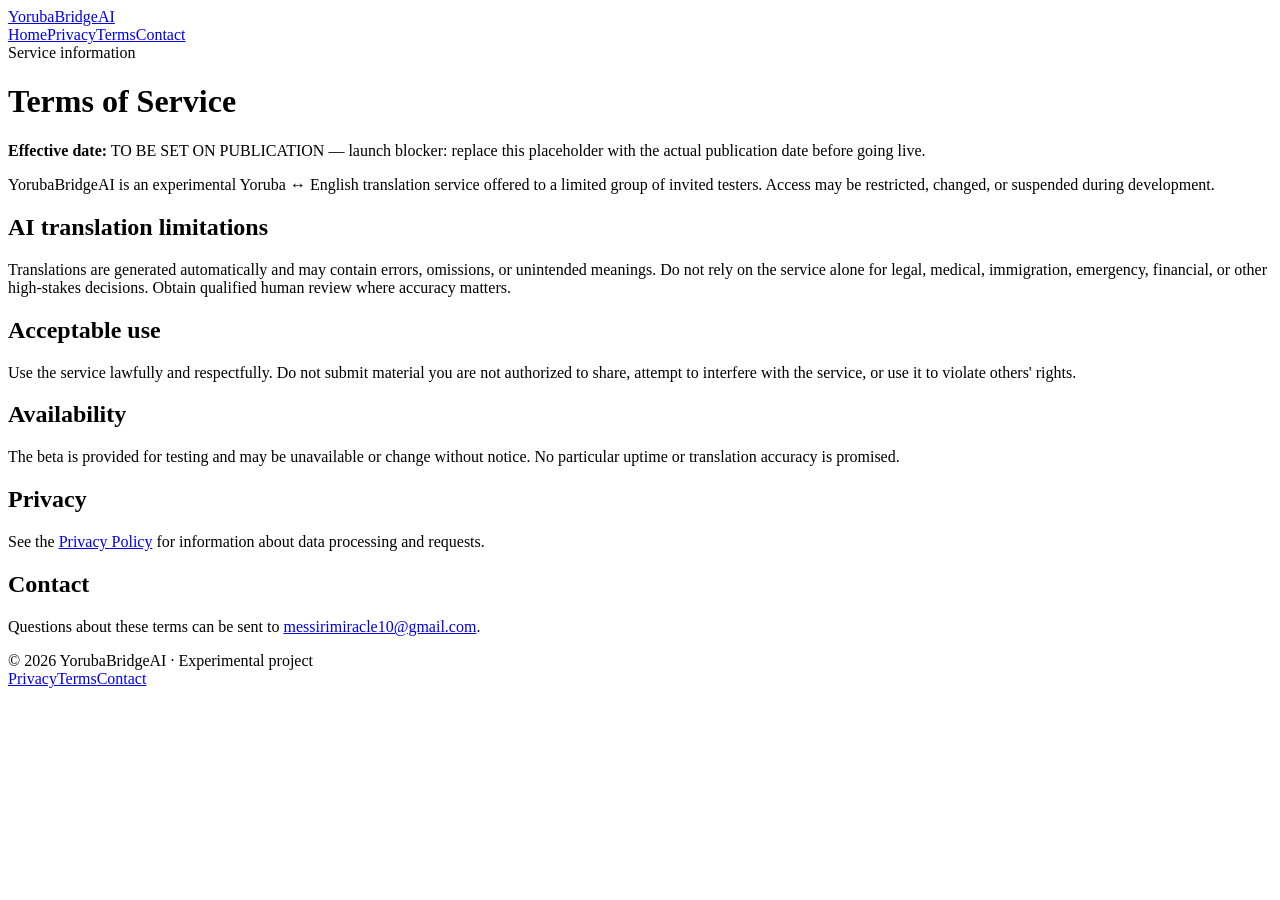
==== website/terms/index.html @ 74807807 "feat(website): add YorubaBridgeAI public website and privacy pages" ====
<!doctype html><html lang="en"><head><meta charset="utf-8"><meta name="viewport" content="width=device-width,initial-scale=1"><title>Terms of Service — YorubaBridgeAI</title><link rel="stylesheet" href="/styles.css"></head><body><header><div class="shell"><a class="brand" href="/">YorubaBridgeAI</a><nav aria-label="Main navigation"><a href="/">Home</a><a href="/privacy">Privacy</a><a aria-current="page" href="/terms">Terms</a><a href="/contact">Contact</a></nav></div></header><main class="article shell"><span class="eyebrow">Service information</span><h1>Terms of Service</h1><p><strong>Effective date:</strong> <span data-launch-blocker="effective-date">TO BE SET ON PUBLICATION — launch blocker: replace this placeholder with the actual publication date before going live.</span></p><p>YorubaBridgeAI is an experimental Yoruba ↔ English translation service offered to a limited group of invited testers. Access may be restricted, changed, or suspended during development.</p><h2>AI translation limitations</h2><p>Translations are generated automatically and may contain errors, omissions, or unintended meanings. Do not rely on the service alone for legal, medical, immigration, emergency, financial, or other high-stakes decisions. Obtain qualified human review where accuracy matters.</p><h2>Acceptable use</h2><p>Use the service lawfully and respectfully. Do not submit material you are not authorized to share, attempt to interfere with the service, or use it to violate others' rights.</p><h2>Availability</h2><p>The beta is provided for testing and may be unavailable or change without notice. No particular uptime or translation accuracy is promised.</p><h2>Privacy</h2><p>See the <a href="/privacy">Privacy Policy</a> for information about data processing and requests.</p><h2>Contact</h2><p>Questions about these terms can be sent to <a href="mailto:messirimiracle10@gmail.com">messirimiracle10@gmail.com</a>.</p></main><footer><div class="shell"><span>© 2026 YorubaBridgeAI · Experimental project</span><div><a href="/privacy">Privacy</a><a href="/terms">Terms</a><a href="/contact">Contact</a></div></div></footer></body></html>
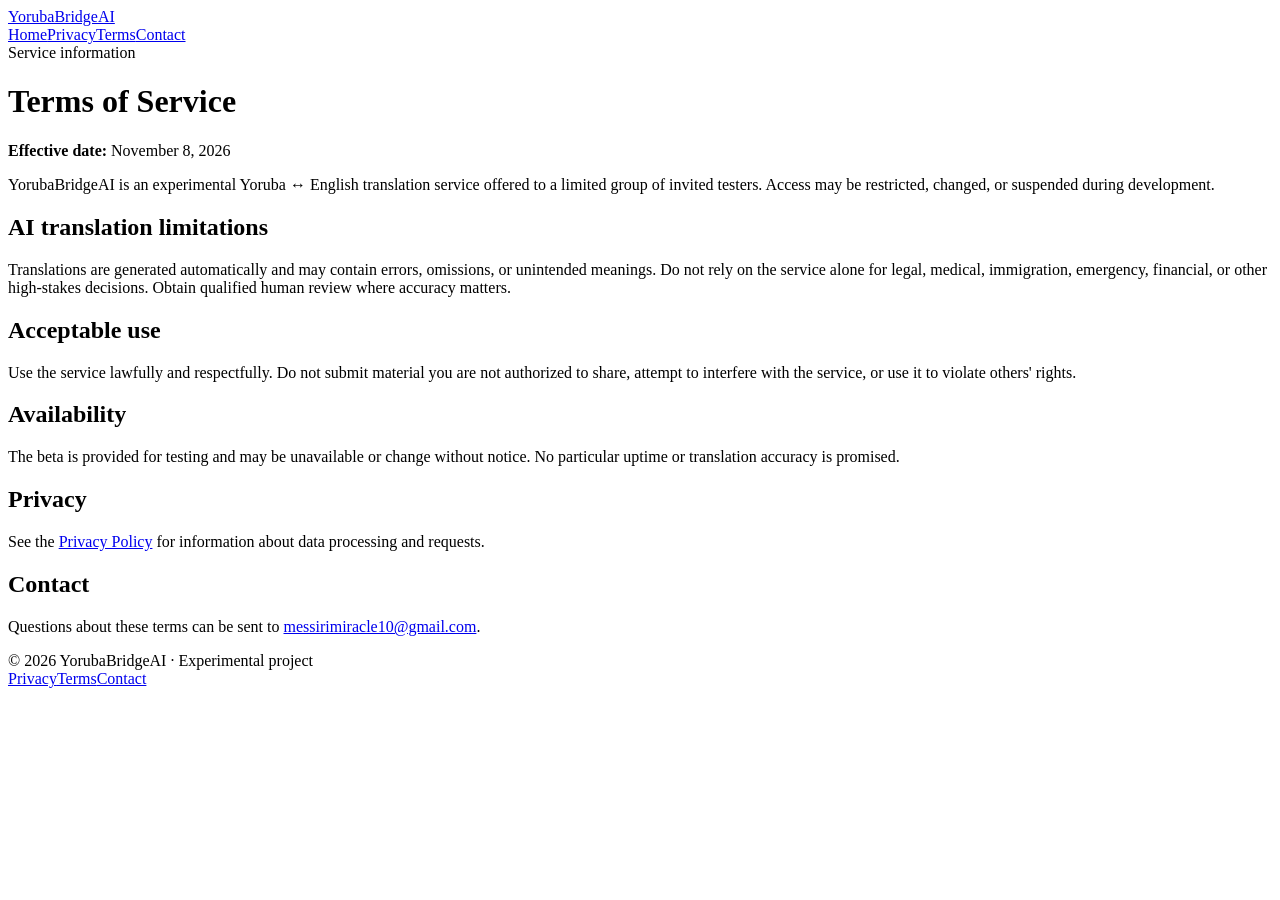
==== commit 7e1aad87: "docs(website): finalize privacy and terms effective dates" ====
--- a/website/terms/index.html
+++ b/website/terms/index.html
@@ -1 +1 @@
-<!doctype html><html lang="en"><head><meta charset="utf-8"><meta name="viewport" content="width=device-width,initial-scale=1"><title>Terms of Service — YorubaBridgeAI</title><link rel="stylesheet" href="/styles.css"></head><body><header><div class="shell"><a class="brand" href="/">YorubaBridgeAI</a><nav aria-label="Main navigation"><a href="/">Home</a><a href="/privacy">Privacy</a><a aria-current="page" href="/terms">Terms</a><a href="/contact">Contact</a></nav></div></header><main class="article shell"><span class="eyebrow">Service information</span><h1>Terms of Service</h1><p><strong>Effective date:</strong> <span data-launch-blocker="effective-date">TO BE SET ON PUBLICATION — launch blocker: replace this placeholder with the actual publication date before going live.</span></p><p>YorubaBridgeAI is an experimental Yoruba ↔ English translation service offered to a limited group of invited testers. Access may be restricted, changed, or suspended during development.</p><h2>AI translation limitations</h2><p>Translations are generated automatically and may contain errors, omissions, or unintended meanings. Do not rely on the service alone for legal, medical, immigration, emergency, financial, or other high-stakes decisions. Obtain qualified human review where accuracy matters.</p><h2>Acceptable use</h2><p>Use the service lawfully and respectfully. Do not submit material you are not authorized to share, attempt to interfere with the service, or use it to violate others' rights.</p><h2>Availability</h2><p>The beta is provided for testing and may be unavailable or change without notice. No particular uptime or translation accuracy is promised.</p><h2>Privacy</h2><p>See the <a href="/privacy">Privacy Policy</a> for information about data processing and requests.</p><h2>Contact</h2><p>Questions about these terms can be sent to <a href="mailto:messirimiracle10@gmail.com">messirimiracle10@gmail.com</a>.</p></main><footer><div class="shell"><span>© 2026 YorubaBridgeAI · Experimental project</span><div><a href="/privacy">Privacy</a><a href="/terms">Terms</a><a href="/contact">Contact</a></div></div></footer></body></html>
+<!doctype html><html lang="en"><head><meta charset="utf-8"><meta name="viewport" content="width=device-width,initial-scale=1"><title>Terms of Service — YorubaBridgeAI</title><link rel="stylesheet" href="/styles.css"></head><body><header><div class="shell"><a class="brand" href="/">YorubaBridgeAI</a><nav aria-label="Main navigation"><a href="/">Home</a><a href="/privacy">Privacy</a><a aria-current="page" href="/terms">Terms</a><a href="/contact">Contact</a></nav></div></header><main class="article shell"><span class="eyebrow">Service information</span><h1>Terms of Service</h1><p><strong>Effective date:</strong> November 8, 2026</p><p>YorubaBridgeAI is an experimental Yoruba ↔ English translation service offered to a limited group of invited testers. Access may be restricted, changed, or suspended during development.</p><h2>AI translation limitations</h2><p>Translations are generated automatically and may contain errors, omissions, or unintended meanings. Do not rely on the service alone for legal, medical, immigration, emergency, financial, or other high-stakes decisions. Obtain qualified human review where accuracy matters.</p><h2>Acceptable use</h2><p>Use the service lawfully and respectfully. Do not submit material you are not authorized to share, attempt to interfere with the service, or use it to violate others' rights.</p><h2>Availability</h2><p>The beta is provided for testing and may be unavailable or change without notice. No particular uptime or translation accuracy is promised.</p><h2>Privacy</h2><p>See the <a href="/privacy">Privacy Policy</a> for information about data processing and requests.</p><h2>Contact</h2><p>Questions about these terms can be sent to <a href="mailto:messirimiracle10@gmail.com">messirimiracle10@gmail.com</a>.</p></main><footer><div class="shell"><span>© 2026 YorubaBridgeAI · Experimental project</span><div><a href="/privacy">Privacy</a><a href="/terms">Terms</a><a href="/contact">Contact</a></div></div></footer></body></html>
